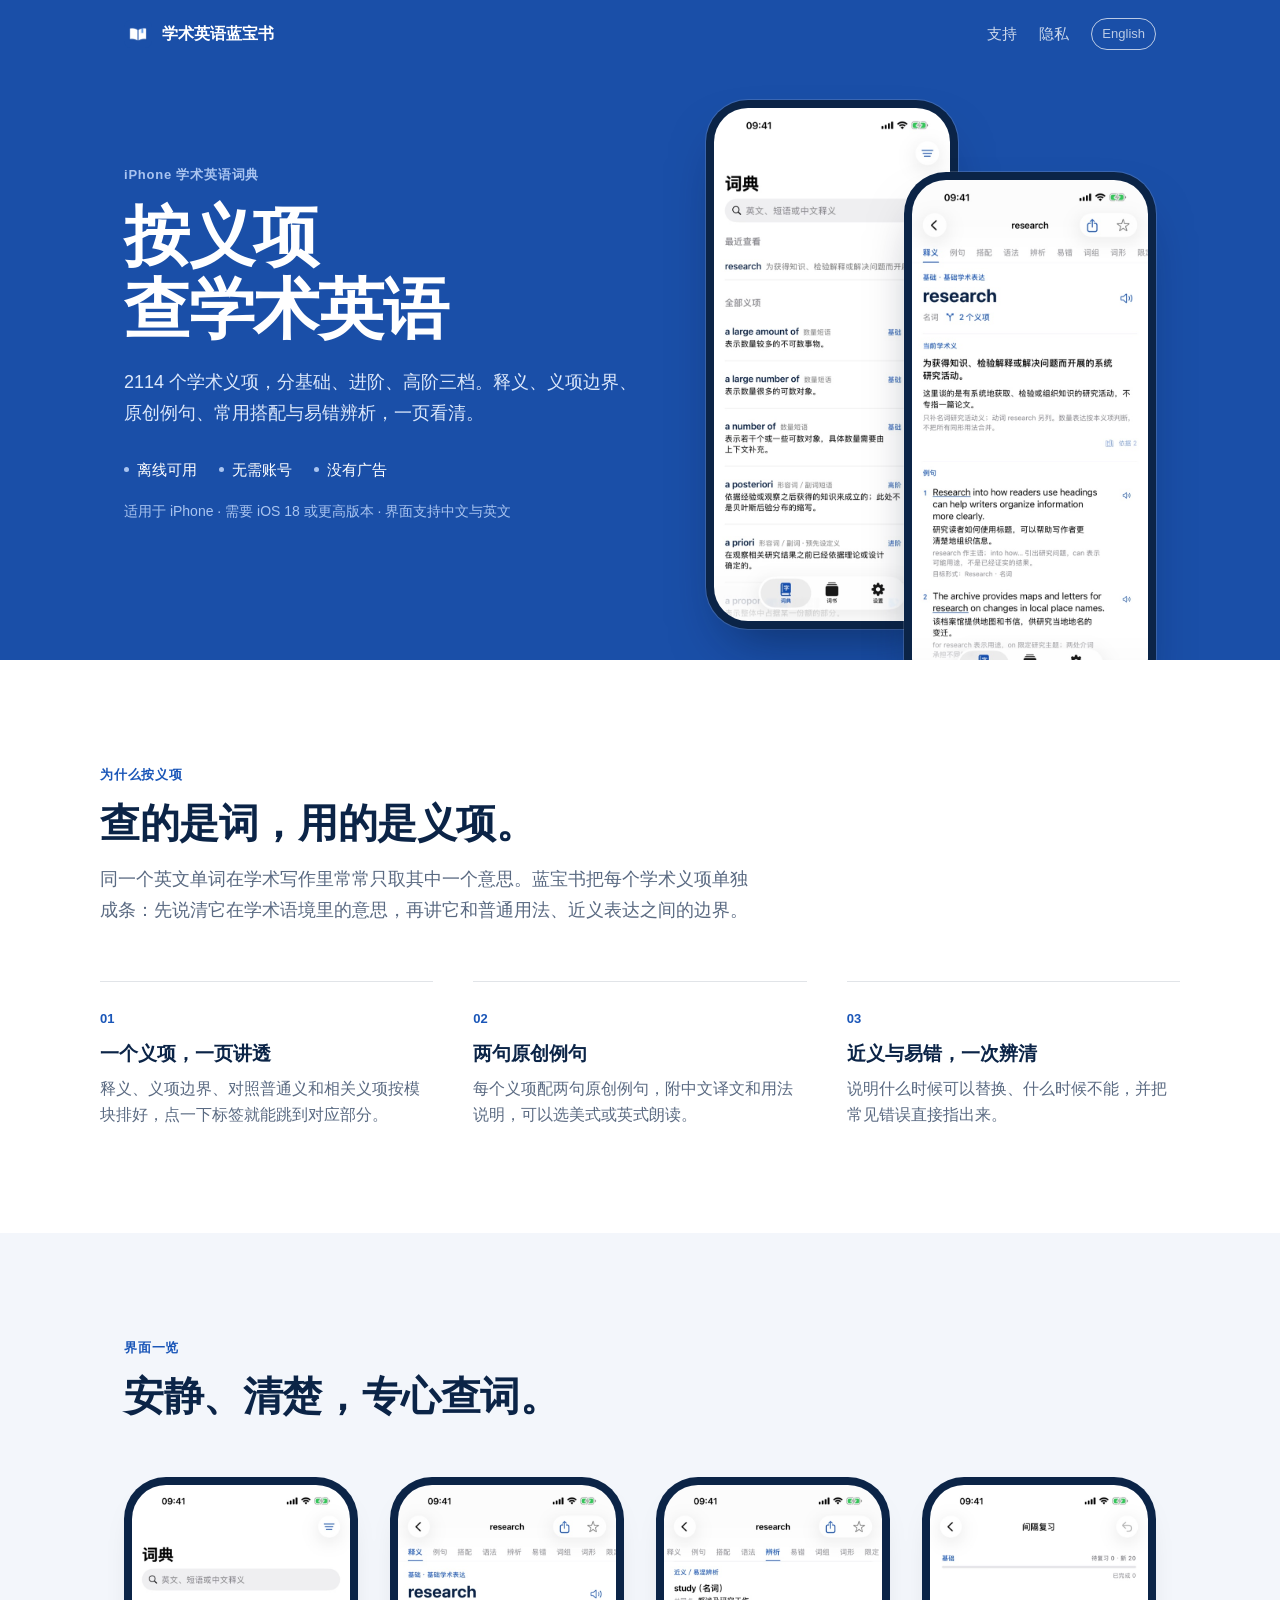
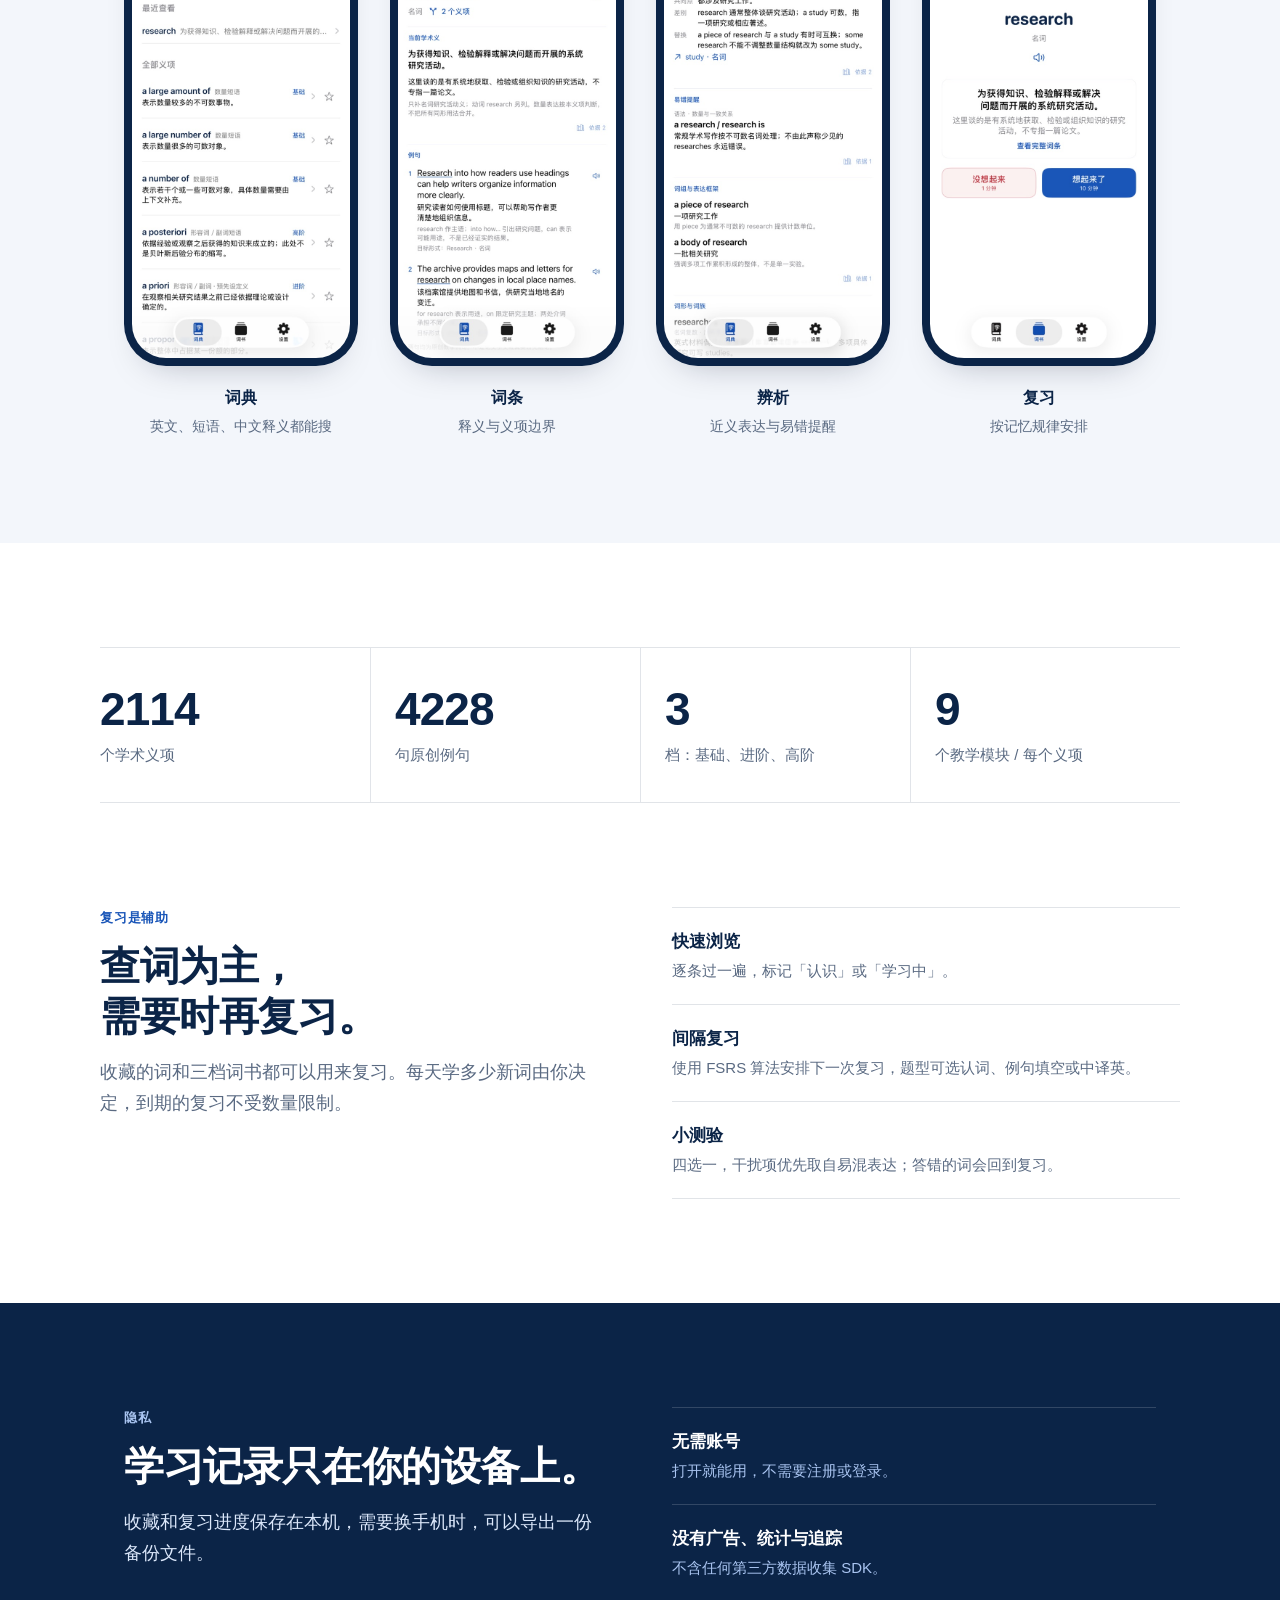
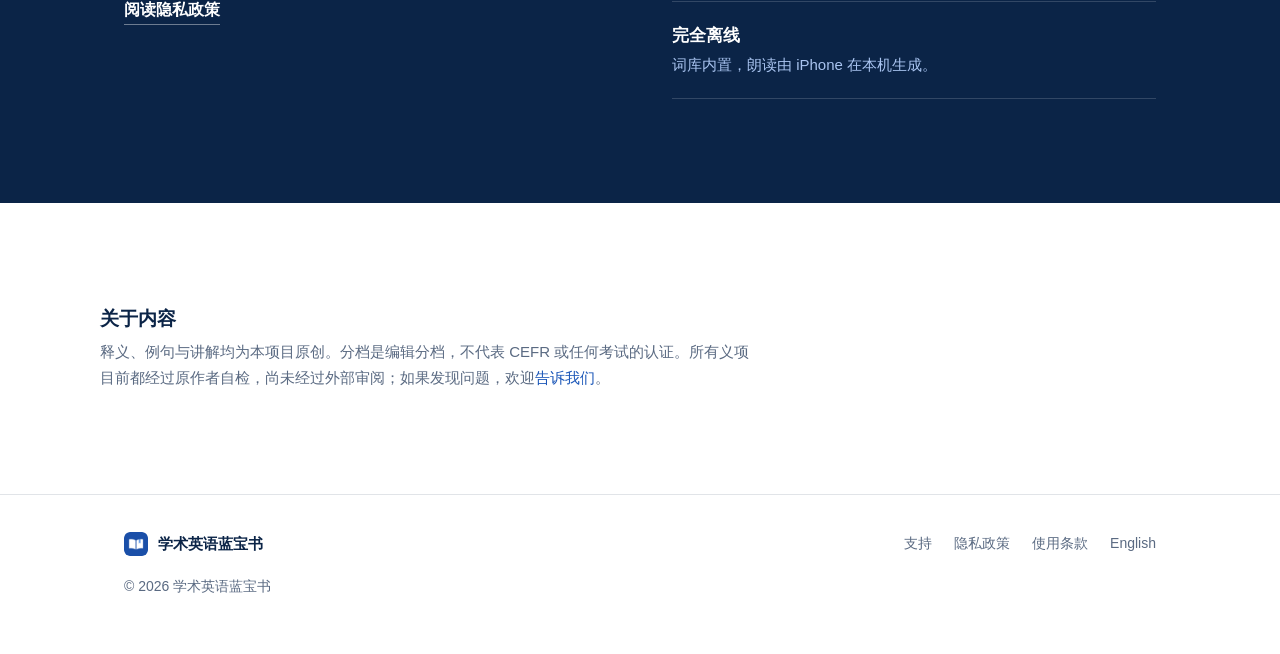
==== index.html @ 38598bf0 "Publish Academic Blue Book website Co-Authored-By: Claude Opus 5.5 <noreply@anthropic.com>" ====
<!doctype html>
<html lang="zh-Hans">
<head>
  <meta charset="utf-8">
  <meta name="viewport" content="width=device-width, initial-scale=1">
  <title>学术英语蓝宝书 · 按义项查学术英语</title>
  <meta name="description" content="学术英语蓝宝书是一款 iPhone 学术英语词典：2114 个学术义项，分基础、进阶、高阶三档，每个义项都有释义、两句原创例句、搭配、语法与易错辨析。离线可用，无需账号，没有广告。">
  <meta name="theme-color" content="#1A4FA8">
  <meta property="og:title" content="学术英语蓝宝书">
  <meta property="og:description" content="按义项查学术英语。2114 个学术义项，离线可用，无需账号，没有广告。">
  <link rel="alternate" hreflang="zh-Hans" href="./">
  <link rel="alternate" hreflang="en" href="en/">
  <link rel="icon" type="image/png" sizes="32x32" href="assets/favicon-32.png">
  <link rel="apple-touch-icon" href="assets/apple-touch-icon.png">
  <link rel="stylesheet" href="assets/site.css">
</head>
<body>

<header class="hero">
  <nav class="nav wrap" aria-label="主导航">
    <a class="brand" href="./"><img src="assets/icon-64.png" alt=""><span>学术英语蓝宝书</span></a>
    <div class="nav-links">
      <a href="support/">支持</a>
      <a href="privacy/">隐私</a>
      <a class="lang" href="en/" lang="en" hreflang="en">English</a>
    </div>
  </nav>

  <div class="wrap hero-grid">
    <div class="hero-copy">
      <p class="eyebrow rise">iPhone 学术英语词典</p>
      <h1 class="rise d1">按义项<br>查学术英语</h1>
      <p class="lede rise d2">2114 个学术义项，分基础、进阶、高阶三档。释义、义项边界、原创例句、常用搭配与易错辨析，一页看清。</p>
      <ul class="hero-facts rise d3">
        <li>离线可用</li>
        <li>无需账号</li>
        <li>没有广告</li>
      </ul>
      <p class="hero-meta rise d3">适用于 iPhone · 需要 iOS 18 或更高版本 · 界面支持中文与英文</p>
    </div>
    <div class="hero-devices" aria-hidden="true">
      <figure class="phone back rise d3"><img src="assets/shots/zh-01-dictionary.jpg" alt="" width="600" height="1304"></figure>
      <figure class="phone front rise d4"><img src="assets/shots/zh-02-entry.jpg" alt="" width="600" height="1304"></figure>
    </div>
  </div>
</header>

<main>
  <section class="section wrap">
    <p class="eyebrow">为什么按义项</p>
    <h2>查的是词，用的是义项。</h2>
    <p class="section-lede">同一个英文单词在学术写作里常常只取其中一个意思。蓝宝书把每个学术义项单独成条：先说清它在学术语境里的意思，再讲它和普通用法、近义表达之间的边界。</p>
    <div class="features">
      <article>
        <span class="num">01</span>
        <h3>一个义项，一页讲透</h3>
        <p>释义、义项边界、对照普通义和相关义项按模块排好，点一下标签就能跳到对应部分。</p>
      </article>
      <article>
        <span class="num">02</span>
        <h3>两句原创例句</h3>
        <p>每个义项配两句原创例句，附中文译文和用法说明，可以选美式或英式朗读。</p>
      </article>
      <article>
        <span class="num">03</span>
        <h3>近义与易错，一次辨清</h3>
        <p>说明什么时候可以替换、什么时候不能，并把常见错误直接指出来。</p>
      </article>
    </div>
  </section>

  <section class="section tint">
    <div class="wrap">
      <p class="eyebrow">界面一览</p>
      <h2>安静、清楚，专心查词。</h2>
      <div class="gallery">
        <figure>
          <div class="phone"><img src="assets/shots/zh-01-dictionary.jpg" alt="词典页：搜索英文、短语或中文释义" width="600" height="1304" loading="lazy"></div>
          <figcaption><strong>词典</strong><span>英文、短语、中文释义都能搜</span></figcaption>
        </figure>
        <figure>
          <div class="phone"><img src="assets/shots/zh-02-entry.jpg" alt="词条页：research 的学术义与讲解" width="600" height="1304" loading="lazy"></div>
          <figcaption><strong>词条</strong><span>释义与义项边界</span></figcaption>
        </figure>
        <figure>
          <div class="phone"><img src="assets/shots/zh-04-comparisons.jpg" alt="近义与易混辨析" width="600" height="1304" loading="lazy"></div>
          <figcaption><strong>辨析</strong><span>近义表达与易错提醒</span></figcaption>
        </figure>
        <figure>
          <div class="phone"><img src="assets/shots/zh-05-review.jpg" alt="间隔复习卡片" width="600" height="1304" loading="lazy"></div>
          <figcaption><strong>复习</strong><span>按记忆规律安排</span></figcaption>
        </figure>
      </div>
    </div>
  </section>

  <section class="section wrap">
    <div class="stats">
      <div class="stat"><b>2114</b><span>个学术义项</span></div>
      <div class="stat"><b>4228</b><span>句原创例句</span></div>
      <div class="stat"><b>3</b><span>档：基础、进阶、高阶</span></div>
      <div class="stat"><b>9</b><span>个教学模块 / 每个义项</span></div>
    </div>
  </section>

  <section class="section wrap" style="padding-top: 0;">
    <div class="split">
      <div>
        <p class="eyebrow">复习是辅助</p>
        <h2>查词为主，<br>需要时再复习。</h2>
        <p class="section-lede">收藏的词和三档词书都可以用来复习。每天学多少新词由你决定，到期的复习不受数量限制。</p>
      </div>
      <ul class="modes">
        <li><strong>快速浏览</strong><span>逐条过一遍，标记「认识」或「学习中」。</span></li>
        <li><strong>间隔复习</strong><span>使用 FSRS 算法安排下一次复习，题型可选认词、例句填空或中译英。</span></li>
        <li><strong>小测验</strong><span>四选一，干扰项优先取自易混表达；答错的词会回到复习。</span></li>
      </ul>
    </div>
  </section>

  <section class="section band">
    <div class="wrap split">
      <div>
        <p class="eyebrow">隐私</p>
        <h2>学习记录只在你的设备上。</h2>
        <p class="section-lede">收藏和复习进度保存在本机，需要换手机时，可以导出一份备份文件。</p>
        <a class="more" href="privacy/">阅读隐私政策</a>
      </div>
      <ul class="modes">
        <li><strong>无需账号</strong><span>打开就能用，不需要注册或登录。</span></li>
        <li><strong>没有广告、统计与追踪</strong><span>不含任何第三方数据收集 SDK。</span></li>
        <li><strong>完全离线</strong><span>词库内置，朗读由 iPhone 在本机生成。</span></li>
      </ul>
    </div>
  </section>

  <section class="section wrap">
    <div class="note">
      <h2>关于内容</h2>
      <p>释义、例句与讲解均为本项目原创。分档是编辑分档，不代表 CEFR 或任何考试的认证。所有义项目前都经过原作者自检，尚未经过外部审阅；如果发现问题，欢迎<a href="support/">告诉我们</a>。</p>
    </div>
  </section>
</main>

<footer class="site-footer">
  <div class="wrap">
    <div class="footer-row">
      <a class="brand" href="./"><img src="assets/icon-64.png" alt=""><span>学术英语蓝宝书</span></a>
      <nav aria-label="页脚">
        <a href="support/">支持</a>
        <a href="privacy/">隐私政策</a>
        <a href="terms/">使用条款</a>
        <a href="en/" lang="en" hreflang="en">English</a>
      </nav>
    </div>
    <p class="copyright">© 2026 学术英语蓝宝书</p>
  </div>
</footer>

</body>
</html>
---- assets/site.css ----
/* Academic Blue Book — site styles. Blue and white, matching the app. */

:root {
  --ink: #0B2447;
  --text: #1C2B42;
  --muted: #5A6A82;
  --accent: #1A56B8;
  --brand: #1A4FA8;
  --band: #0B2447;
  --on-brand: #FFFFFF;
  --on-brand-soft: #DCE8FB;
  --on-brand-muted: #A9C4F0;
  --page: #FFFFFF;
  --subtle: #F3F6FB;
  --hairline: rgba(11, 36, 71, 0.12);
  --bezel: #0B2447;
  --font: -apple-system, BlinkMacSystemFont, "SF Pro Text", "PingFang SC", "Hiragino Sans GB",
    "Microsoft YaHei", "Noto Sans SC", "Helvetica Neue", Arial, sans-serif;
  color-scheme: light dark;
}

@media (prefers-color-scheme: dark) {
  :root {
    --ink: #EAF0FA;
    --text: #D3DCEA;
    --muted: #8E9DB4;
    --accent: #80B0FF;
    --brand: #123D86;
    --band: #0C1A30;
    --page: #090E17;
    --subtle: #0F1726;
    --hairline: rgba(214, 226, 245, 0.14);
    --bezel: #1B2940;
  }
}

* { box-sizing: border-box; }

html { -webkit-text-size-adjust: 100%; }

body {
  margin: 0;
  background: var(--page);
  color: var(--text);
  font: 16px/1.7 var(--font);
  -webkit-font-smoothing: antialiased;
  text-rendering: optimizeLegibility;
}

a { color: var(--accent); text-decoration: none; }
a:hover { text-decoration: underline; text-underline-offset: 3px; }

img { max-width: 100%; }

.wrap { max-width: 1080px; margin: 0 auto; padding: 0 24px; }

.eyebrow {
  margin: 0;
  font-size: 13px;
  font-weight: 600;
  letter-spacing: 0.06em;
  color: var(--accent);
}

/* ---------- Navigation ---------- */

.nav {
  display: flex;
  align-items: center;
  justify-content: space-between;
  gap: 16px;
  height: 68px;
}

.brand {
  display: inline-flex;
  align-items: center;
  gap: 10px;
  color: inherit;
  font-weight: 600;
  font-size: 16px;
  white-space: nowrap;
}
.brand:hover { text-decoration: none; }
.brand img { width: 28px; height: 28px; border-radius: 7px; }

.nav-links { display: flex; align-items: center; gap: 22px; font-size: 15px; }
.nav-links a { color: inherit; opacity: 0.78; transition: opacity 0.2s; }
.nav-links a:hover { opacity: 1; text-decoration: none; }
.nav-links a[aria-current="page"] { opacity: 1; font-weight: 600; }
.nav-links .lang {
  padding: 4px 10px;
  border: 1px solid currentColor;
  border-radius: 999px;
  font-size: 13px;
  opacity: 0.7;
}

.site-header { border-bottom: 1px solid var(--hairline); color: var(--ink); }

/* ---------- Hero ---------- */

.hero { background: var(--brand); color: var(--on-brand); overflow: hidden; }

.hero-grid {
  display: grid;
  grid-template-columns: 1.1fr 0.9fr;
  gap: 32px;
  align-items: end;
  padding-top: 32px;
}

.hero-copy { align-self: center; padding-bottom: 72px; }
.hero .eyebrow { color: var(--on-brand-muted); }

.hero h1 {
  margin: 14px 0 22px;
  font-size: clamp(40px, 6.2vw, 66px);
  line-height: 1.1;
  letter-spacing: -0.02em;
  font-weight: 700;
}

.lede { margin: 0; max-width: 29em; font-size: 18px; color: var(--on-brand-soft); }

.hero-facts {
  margin: 28px 0 0;
  padding: 0;
  list-style: none;
  display: flex;
  flex-wrap: wrap;
  gap: 8px 22px;
  font-size: 15px;
  color: var(--on-brand);
}
.hero-facts li { display: inline-flex; align-items: center; gap: 8px; }
.hero-facts li::before {
  content: "";
  width: 5px;
  height: 5px;
  border-radius: 50%;
  background: var(--on-brand-muted);
}

.hero-meta { margin: 18px 0 0; font-size: 14px; color: var(--on-brand-muted); }

.hero-devices { position: relative; height: 560px; }
.hero-devices .phone { position: absolute; width: 252px; }
.hero-devices .back { left: 0; top: 0; }
.hero-devices .front { right: 0; top: 72px; }

/* ---------- Phone frame ---------- */

.phone {
  margin: 0;
  padding: 8px;
  border-radius: 42px;
  background: var(--bezel);
  box-shadow: 0 0 0 1px rgba(255, 255, 255, 0.14), 0 28px 56px -24px rgba(4, 16, 40, 0.55);
}
.phone img {
  display: block;
  width: 100%;
  height: auto;
  aspect-ratio: 1320 / 2868;
  border-radius: 34px;
  background: #FFFFFF;
}

/* ---------- Sections ---------- */

.section { padding: 104px 0; }
.section.tint { background: var(--subtle); }

.section h2 {
  margin: 12px 0 16px;
  font-size: clamp(28px, 4vw, 40px);
  line-height: 1.25;
  letter-spacing: -0.01em;
  font-weight: 700;
  color: var(--ink);
}

.section-lede { margin: 0; max-width: 36em; font-size: 18px; color: var(--muted); }

.features {
  display: grid;
  grid-template-columns: repeat(3, 1fr);
  gap: 40px;
  margin-top: 56px;
}
.features article { padding-top: 22px; border-top: 1px solid var(--hairline); }
.features h3 { margin: 10px 0 8px; font-size: 19px; line-height: 1.4; color: var(--ink); }
.features p { margin: 0; font-size: 15.5px; color: var(--muted); }

.num {
  font-size: 13px;
  font-weight: 600;
  color: var(--accent);
  font-variant-numeric: tabular-nums;
}

.gallery {
  display: grid;
  grid-template-columns: repeat(4, 1fr);
  gap: 32px;
  margin-top: 56px;
}
.gallery figure { margin: 0; }
.gallery .phone { box-shadow: 0 18px 36px -24px rgba(4, 16, 40, 0.35); }
.gallery figcaption { margin-top: 18px; text-align: center; }
.gallery figcaption strong { display: block; font-size: 16px; color: var(--ink); }
.gallery figcaption span { font-size: 14px; color: var(--muted); }

.stats {
  display: grid;
  grid-template-columns: repeat(4, 1fr);
  border-top: 1px solid var(--hairline);
  border-bottom: 1px solid var(--hairline);
}
.stat { padding: 36px 24px 34px 0; }
.stat + .stat { padding-left: 24px; border-left: 1px solid var(--hairline); }
.stat b {
  display: block;
  font-size: clamp(34px, 4.4vw, 46px);
  line-height: 1.1;
  font-weight: 700;
  letter-spacing: -0.02em;
  color: var(--ink);
  font-variant-numeric: tabular-nums;
}
.stat span { display: block; margin-top: 8px; font-size: 15px; color: var(--muted); }

.split { display: grid; grid-template-columns: 1fr 1fr; gap: 64px; align-items: start; }

.modes { margin: 0; padding: 0; list-style: none; border-top: 1px solid var(--hairline); }
.modes li { padding: 20px 0; border-bottom: 1px solid var(--hairline); }
.modes strong { display: block; font-size: 17px; color: var(--ink); }
.modes span { font-size: 15px; color: var(--muted); }

.band .modes { border-top-color: rgba(255, 255, 255, 0.16); }
.band .modes li { border-bottom-color: rgba(255, 255, 255, 0.16); }
.band .modes strong { color: var(--on-brand); }
.band .modes span { color: var(--on-brand-muted); }

.band { background: var(--band); color: var(--on-brand); }
.band .eyebrow { color: var(--on-brand-muted); }
.band h2 { color: var(--on-brand); }
.band .section-lede { color: var(--on-brand-soft); }
.band a { color: var(--on-brand); border-bottom: 1px solid rgba(255, 255, 255, 0.4); }
.band a:hover { text-decoration: none; border-bottom-color: var(--on-brand); }
.more { display: inline-block; margin-top: 28px; font-size: 16px; font-weight: 600; }

.note { max-width: 44em; font-size: 15px; color: var(--muted); }
.note h2 { font-size: 19px; margin: 0 0 8px; color: var(--ink); letter-spacing: 0; }
.note p { margin: 0; }

/* ---------- Footer ---------- */

.site-footer {
  padding: 36px 0 56px;
  border-top: 1px solid var(--hairline);
  font-size: 14px;
  color: var(--muted);
}
.footer-row { display: flex; flex-wrap: wrap; justify-content: space-between; align-items: center; gap: 16px 32px; }
.footer-row nav { display: flex; flex-wrap: wrap; gap: 8px 22px; }
.footer-row nav a { color: var(--muted); }
.footer-row nav a:hover { color: var(--ink); }
.site-footer .brand { color: var(--ink); font-size: 15px; }
.site-footer .brand img { width: 24px; height: 24px; border-radius: 6px; }
.copyright { margin: 18px 0 0; }

/* ---------- Documents (privacy, terms, support) ---------- */

.doc { max-width: 736px; margin: 0 auto; padding: 72px 24px 104px; }

.doc h1 {
  margin: 12px 0 10px;
  font-size: clamp(32px, 5vw, 46px);
  line-height: 1.2;
  letter-spacing: -0.02em;
  color: var(--ink);
}

.doc .meta { margin: 0; font-size: 14px; color: var(--muted); }

.summary {
  margin: 36px 0 8px;
  padding: 20px 24px;
  background: var(--subtle);
  border-left: 3px solid var(--accent);
  border-radius: 0 12px 12px 0;
  font-size: 16.5px;
  color: var(--ink);
}
.summary p { margin: 0; }

.doc h2 {
  margin: 44px 0 10px;
  padding-top: 30px;
  border-top: 1px solid var(--hairline);
  font-size: 20px;
  line-height: 1.4;
  color: var(--ink);
}
.doc h2 .n { margin-right: 12px; color: var(--accent); font-variant-numeric: tabular-nums; }
.doc h3 { margin: 28px 0 6px; font-size: 17px; line-height: 1.5; color: var(--ink); }
.doc p, .doc li { font-size: 16px; }
.doc p { margin: 0 0 12px; }
.doc ul { margin: 0 0 12px; padding-left: 1.2em; }
.doc li { margin: 4px 0; }
.doc code { font-size: 0.92em; }

.path {
  padding: 1px 6px;
  border-radius: 5px;
  background: var(--subtle);
  color: var(--ink);
  font-size: 0.94em;
  white-space: nowrap;
}

.contact {
  margin: 36px 0 8px;
  padding: 28px 28px 24px;
  border: 1px solid var(--hairline);
  border-radius: 16px;
}
.contact .eyebrow { margin-bottom: 6px; }
.contact .email {
  display: inline-block;
  font-size: clamp(20px, 3.4vw, 26px);
  font-weight: 600;
  letter-spacing: -0.01em;
  word-break: break-all;
}
.contact p { margin: 12px 0 0; color: var(--muted); font-size: 15px; }
.contact ul { margin: 8px 0 0; color: var(--muted); font-size: 15px; }
.contact li { font-size: 15px; }

/* ---------- Motion ---------- */

@media (prefers-reduced-motion: no-preference) {
  .rise { animation: rise 0.7s cubic-bezier(0.2, 0.7, 0.2, 1) both; }
  .rise.d1 { animation-delay: 0.08s; }
  .rise.d2 { animation-delay: 0.16s; }
  .rise.d3 { animation-delay: 0.28s; }
  .rise.d4 { animation-delay: 0.4s; }
  @keyframes rise {
    from { opacity: 0; transform: translateY(16px); }
    to { opacity: 1; transform: none; }
  }
}

/* ---------- Narrow screens ---------- */

@media (max-width: 880px) {
  .hero-grid { grid-template-columns: 1fr; gap: 8px; padding-top: 24px; }
  .hero-copy { padding-bottom: 12px; }
  .hero-devices { height: 420px; }
  .hero-devices .phone { width: 220px; }
  .hero-devices .back { left: calc(50% - 208px); top: 16px; }
  .hero-devices .front { right: auto; left: calc(50% - 12px); top: 64px; }
  .features { grid-template-columns: 1fr; gap: 28px; margin-top: 40px; }
  .gallery {
    display: flex;
    gap: 16px;
    margin: 40px -24px 0;
    padding: 0 24px 12px;
    overflow-x: auto;
    scroll-snap-type: x mandatory;
    -webkit-overflow-scrolling: touch;
    scrollbar-width: none;
  }
  .gallery::-webkit-scrollbar { display: none; }
  .gallery figure { flex: 0 0 58%; max-width: 260px; scroll-snap-align: center; }
  .stats { grid-template-columns: 1fr 1fr; }
  .stat { padding: 26px 16px 24px 0; }
  .stat + .stat { padding-left: 0; border-left: 0; }
  .stat:nth-child(even) { padding-left: 16px; border-left: 1px solid var(--hairline); }
  .stat:nth-child(n + 3) { border-top: 1px solid var(--hairline); }
  .split { grid-template-columns: 1fr; gap: 36px; }
  .section { padding: 80px 0; }
}

@media (max-width: 600px) {
  .wrap { padding: 0 16px; }
  .nav { height: 60px; }
  .nav-links { gap: 14px; font-size: 14px; }
  .brand span { font-size: 15px; }
  .lede, .section-lede { font-size: 16.5px; }
  .hero-devices { height: 360px; }
  .hero-devices .phone { width: 184px; border-radius: 32px; padding: 6px; }
  .hero-devices .phone img { border-radius: 26px; }
  .hero-devices .back { left: calc(50% - 178px); }
  .hero-devices .front { left: calc(50% - 6px); top: 52px; }
  .gallery { margin: 36px -16px 0; padding: 0 16px 12px; }
  .gallery figure { flex-basis: 66%; }
  .section { padding: 68px 0; }
  .doc { padding: 48px 16px 80px; }
  .contact { padding: 22px 20px 20px; }
}

@media (max-width: 380px) {
  .nav-links a:not(.lang) { display: none; }
}
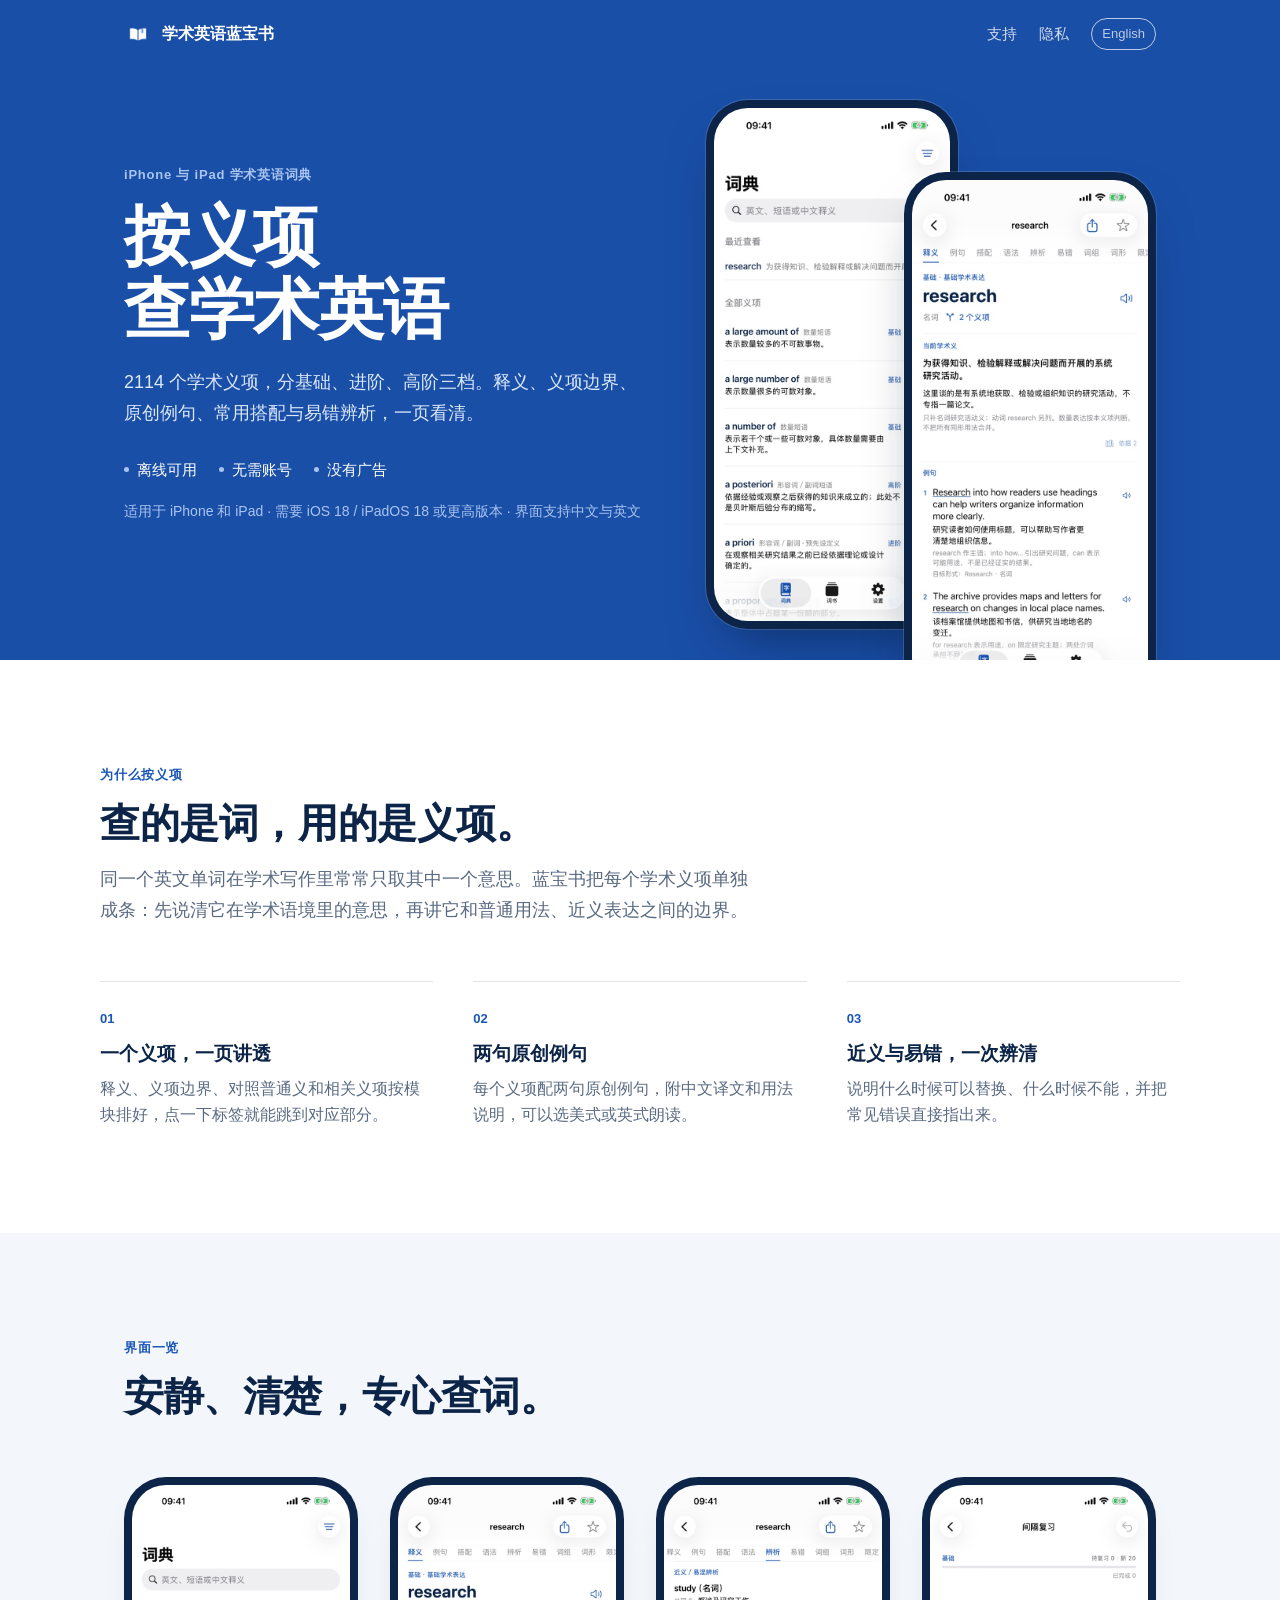
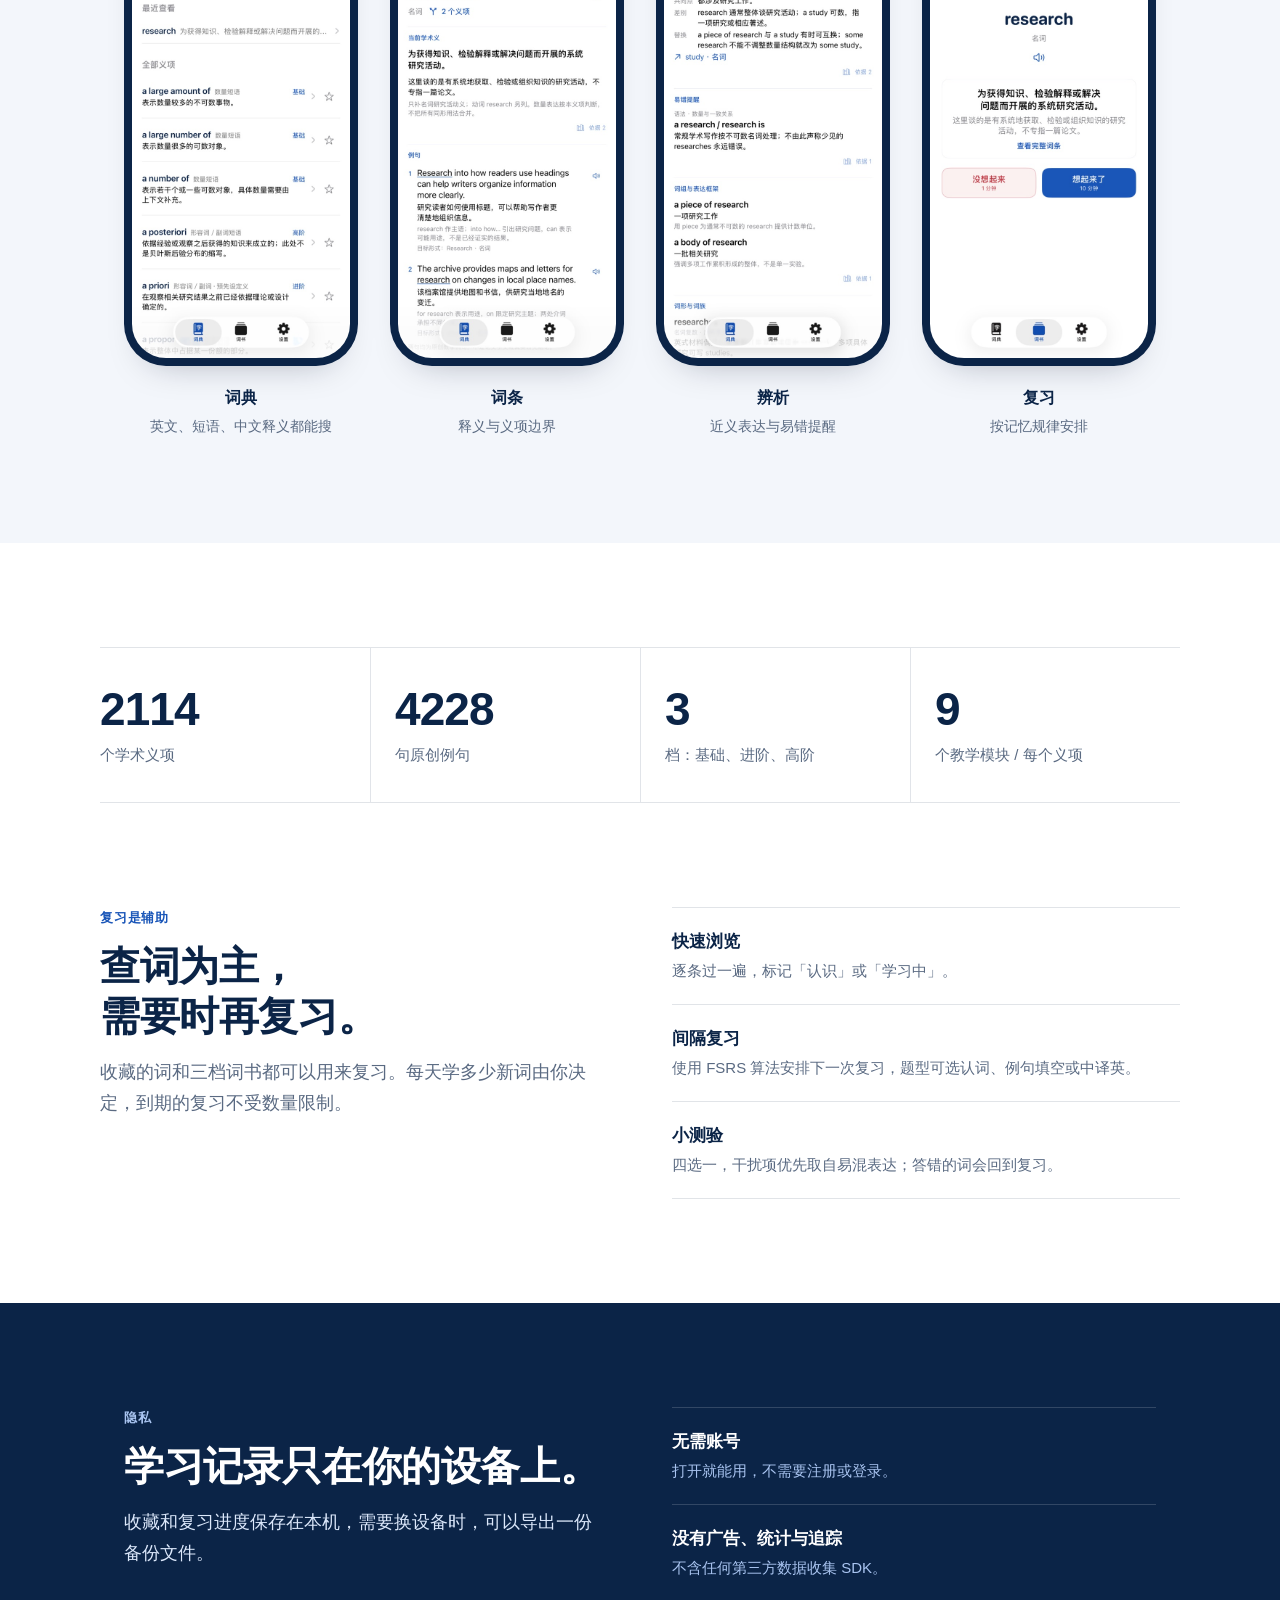
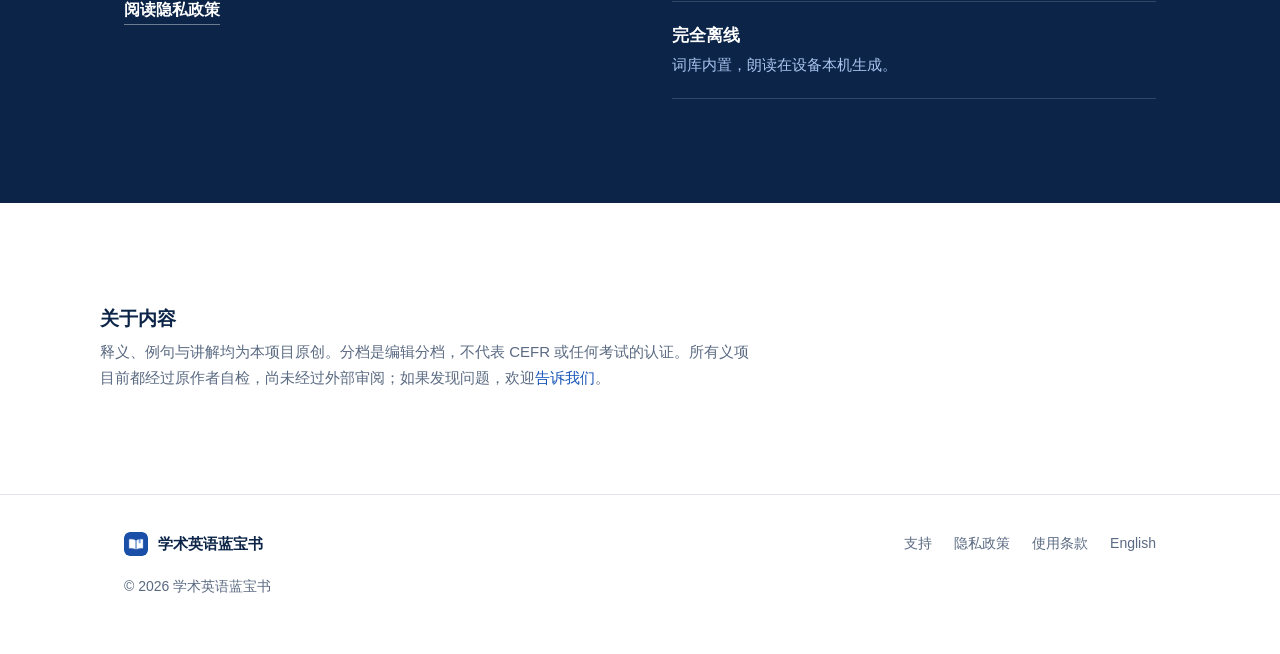
==== commit e3193836: "Note iPad support on the website Co-Authored-By: Claude Opus 5.5 <noreply@anthropic.com>" ====
--- a/index.html
+++ b/index.html
@@ -4,7 +4,7 @@
   <meta charset="utf-8">
   <meta name="viewport" content="width=device-width, initial-scale=1">
   <title>学术英语蓝宝书 · 按义项查学术英语</title>
-  <meta name="description" content="学术英语蓝宝书是一款 iPhone 学术英语词典：2114 个学术义项，分基础、进阶、高阶三档，每个义项都有释义、两句原创例句、搭配、语法与易错辨析。离线可用，无需账号，没有广告。">
+  <meta name="description" content="学术英语蓝宝书是一款适用于 iPhone 和 iPad 的学术英语词典：2114 个学术义项，分基础、进阶、高阶三档，每个义项都有释义、两句原创例句、搭配、语法与易错辨析。离线可用，无需账号，没有广告。">
   <meta name="theme-color" content="#1A4FA8">
   <meta property="og:title" content="学术英语蓝宝书">
   <meta property="og:description" content="按义项查学术英语。2114 个学术义项，离线可用，无需账号，没有广告。">
@@ -28,7 +28,7 @@
 
   <div class="wrap hero-grid">
     <div class="hero-copy">
-      <p class="eyebrow rise">iPhone 学术英语词典</p>
+      <p class="eyebrow rise">iPhone 与 iPad 学术英语词典</p>
       <h1 class="rise d1">按义项<br>查学术英语</h1>
       <p class="lede rise d2">2114 个学术义项，分基础、进阶、高阶三档。释义、义项边界、原创例句、常用搭配与易错辨析，一页看清。</p>
       <ul class="hero-facts rise d3">
@@ -36,7 +36,7 @@
         <li>无需账号</li>
         <li>没有广告</li>
       </ul>
-      <p class="hero-meta rise d3">适用于 iPhone · 需要 iOS 18 或更高版本 · 界面支持中文与英文</p>
+      <p class="hero-meta rise d3">适用于 iPhone 和 iPad · 需要 iOS 18 / iPadOS 18 或更高版本 · 界面支持中文与英文</p>
     </div>
     <div class="hero-devices" aria-hidden="true">
       <figure class="phone back rise d3"><img src="assets/shots/zh-01-dictionary.jpg" alt="" width="600" height="1304"></figure>
@@ -123,13 +123,13 @@
       <div>
         <p class="eyebrow">隐私</p>
         <h2>学习记录只在你的设备上。</h2>
-        <p class="section-lede">收藏和复习进度保存在本机，需要换手机时，可以导出一份备份文件。</p>
+        <p class="section-lede">收藏和复习进度保存在本机，需要换设备时，可以导出一份备份文件。</p>
         <a class="more" href="privacy/">阅读隐私政策</a>
       </div>
       <ul class="modes">
         <li><strong>无需账号</strong><span>打开就能用，不需要注册或登录。</span></li>
         <li><strong>没有广告、统计与追踪</strong><span>不含任何第三方数据收集 SDK。</span></li>
-        <li><strong>完全离线</strong><span>词库内置，朗读由 iPhone 在本机生成。</span></li>
+        <li><strong>完全离线</strong><span>词库内置，朗读在设备本机生成。</span></li>
       </ul>
     </div>
   </section>
